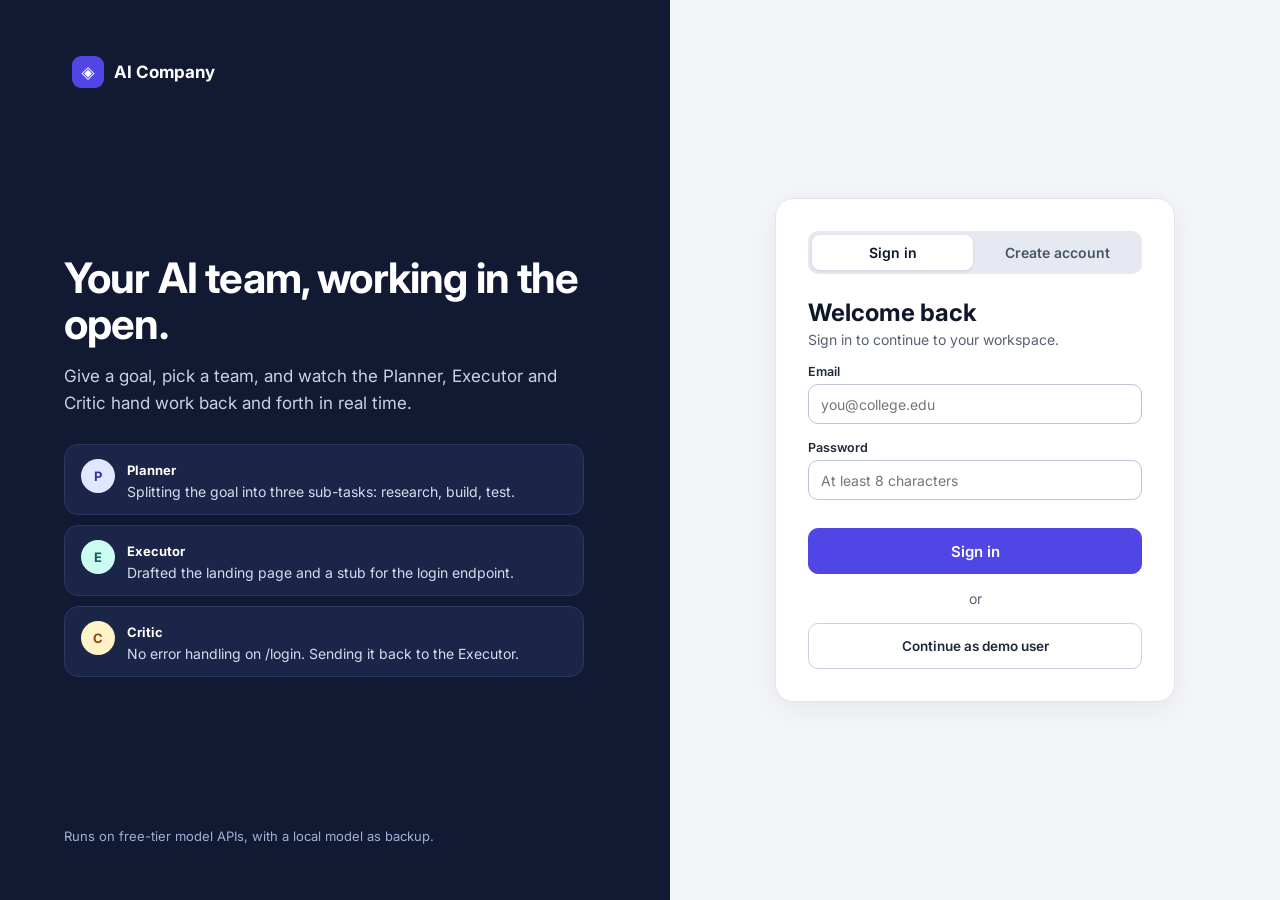
==== Ai Company Simulation/app.html @ bdf76fd4 "New Project" ====
<!DOCTYPE html><html lang="en"><head><meta charset="utf-8"><meta name="viewport" content="width=device-width,initial-scale=1"><title>AI Company</title>
<link href="https://fonts.googleapis.com/css2?family=Inter:wght@400;500;600;700&family=JetBrains+Mono:wght@500&display=swap" rel="stylesheet"><link rel="stylesheet" href="css/style.css"></head><body>
<div class="app"><aside class="side" id="side"></aside><main class="main" id="view"></main></div>
<script src="js/store.js"></script><script src="js/app.js"></script></body></html>
---- Ai Company Simulation/css/style.css ----
*{box-sizing:border-box}body{margin:0;font-family:Inter,system-ui,sans-serif;color:#0F172A;background:#F4F5F9}
a{color:#3730A3;text-decoration:none}a:hover{text-decoration:underline}
.app{display:flex;flex-wrap:wrap;min-height:100vh}.side{flex:1 1 240px;max-width:260px;min-width:220px;background:#121A33;color:#C9D1E8;padding:22px 14px;display:flex;flex-direction:column;gap:4px;position:sticky;top:0;height:100vh}
.main{flex:999 1 560px;min-width:0;padding:30px 38px 40px}
.brand{display:flex;align-items:center;gap:10px;color:#fff;font-weight:700;font-size:17px;padding:0 8px 16px}.mark{width:32px;height:32px;border-radius:9px;background:#4F46E5;display:flex;align-items:center;justify-content:center}
.newb{display:flex;align-items:center;justify-content:center;gap:8px;height:42px;border-radius:10px;background:#4F46E5;color:#fff;font-weight:600;font-size:14px;margin-bottom:14px}.newb:hover{text-decoration:none;background:#4338CA}
.gl{font-size:11px;letter-spacing:.08em;color:#8E9BC4;padding:6px 12px;font-weight:600}
.nv{display:flex;align-items:center;gap:12px;padding:10px 12px;border-radius:10px;color:#C9D1E8;font-size:14px;font-weight:500}.nv:hover{background:#1B2547;text-decoration:none}.nv.on{background:#243260;color:#fff}
.live{width:8px;height:8px;border-radius:50%;background:#34D399;margin-left:auto}
.mst{background:#1B2547;border:1px solid #2A3763;border-radius:12px;padding:12px;font-size:12.5px;line-height:1.6}.usr{display:flex;align-items:center;gap:10px;padding:14px 8px 0;color:#fff;font-size:14px;font-weight:600}
.av{width:34px;height:34px;border-radius:50%;display:flex;align-items:center;justify-content:center;font-weight:700;font-size:13px;flex:0 0 34px}
.c0{background:#E0E7FF;color:#3730A3}.c1{background:#E0F2FE;color:#075985}.c2{background:#FCE7F3;color:#9D174D}.c3{background:#EDE9FE;color:#5B21B6}.c4{background:#FEF3C7;color:#92400E}.c5{background:#CCFBF1;color:#115E59}.c6{background:#DCFCE7;color:#166534}
.ch{display:inline-flex;align-items:center;gap:6px;height:24px;padding:0 10px;border-radius:999px;font-size:12px;font-weight:600;white-space:nowrap}
.ch-run{background:#E0E7FF;color:#3730A3}.ch-ok{background:#DCFCE7;color:#166534}.ch-wait{background:#EEF1F6;color:#475569}.ch-rev{background:#FEF3C7;color:#92400E}.ch-bad{background:#FEE2E2;color:#991B1B}
.btn{display:inline-flex;align-items:center;justify-content:center;gap:8px;height:38px;padding:0 14px;border:1px solid #CBD2E1;border-radius:10px;background:#fff;font:600 13.5px Inter,system-ui,sans-serif;color:#1E293B;cursor:pointer}.btn:hover{background:#F4F5F9;text-decoration:none}
.btn-p{background:#4F46E5;border-color:#4F46E5;color:#fff}.btn-p:hover{background:#4338CA}.btn-d{color:#991B1B;border-color:#F0B4B4}
.tab{height:32px;padding:0 14px;border-radius:999px;border:1px solid #CBD2E1;background:#fff;font:500 13px Inter,sans-serif;color:#334155;cursor:pointer}.tab.on{background:#121A33;border-color:#121A33;color:#fff}
.card{background:#fff;border:1px solid #E2E5EE;border-radius:16px;padding:20px;margin-bottom:20px}.card h2{margin:0 0 12px;font-size:16px;font-weight:700}.sub{margin:4px 0 14px;font-size:13.5px;color:#586174}
h1{margin:0;font-size:28px;letter-spacing:-.02em}.muted{color:#586174;font-size:14px}.row{display:flex;flex-wrap:wrap;gap:12px;align-items:center}.col{display:flex;flex-direction:column;gap:12px}.sp{flex:1}
label{display:block;font-size:12.5px;font-weight:600;color:#1E293B;margin:0 0 5px}
input,select,textarea{width:100%;border:1px solid #BCC4D6;border-radius:10px;padding:0 12px;font:14px Inter,sans-serif;color:#0F172A;background:#fff}input,select{height:40px}textarea{padding:10px 12px;line-height:1.45;resize:vertical}
input:focus,textarea:focus,select:focus{outline:2px solid #4F46E5;outline-offset:1px}.fld{flex:1 1 170px;min-width:0}.mono{font-family:'JetBrains Mono',monospace}
.comp{background:#fff;border:1px solid #E2E5EE;border-radius:18px;padding:20px;box-shadow:0 8px 30px rgba(15,23,42,.05)}.comp textarea{border:none;outline:none;min-height:76px;font-size:16px;resize:none;padding:0}
.chip{display:inline-flex;align-items:center;gap:8px;height:36px;padding:0 10px;border:1px solid #CBD2E1;border-radius:10px;background:#fff;font:500 13.5px Inter,sans-serif}.chip select{border:none;height:32px;padding:0;width:auto;background:transparent;outline:none}
.grid{display:grid;grid-template-columns:repeat(auto-fill,minmax(290px,1fr));gap:18px}.tc{background:#fff;border:1px solid #E2E5EE;border-radius:16px;padding:18px;display:flex;flex-direction:column;gap:10px;cursor:pointer}.tc:hover{border-color:#A5B4FC}.tc.sel{border:2px solid #4F46E5;padding:17px;background:#FAFAFF}.tc.dis{background:#F8F9FC;border-style:dashed;cursor:default}
.tc h3{margin:0;font-size:16px}.tc p{margin:0;font-size:13.5px;line-height:1.5;color:#475569;flex:1}.stack{display:flex}.stack .av{width:30px;height:30px;flex-basis:30px;font-size:12px;border:2px solid #fff;margin-left:-8px}.stack .av:first-child{margin-left:0}
.sec{display:flex;flex-wrap:wrap;align-items:center;justify-content:space-between;gap:12px;margin:34px 0 14px}.sec h2{margin:0;font-size:18px}
.list{background:#fff;border:1px solid #E2E5EE;border-radius:16px;overflow:hidden}.li{display:flex;flex-wrap:wrap;align-items:center;gap:12px;padding:14px 20px;border-top:1px solid #E8EBF2}.li:first-child{border-top:none}.t1{font-weight:600;font-size:14.5px}.t2{font-size:12.5px;color:#586174;margin-top:2px}
.bar{height:6px;border-radius:99px;background:#E8EBF2;overflow:hidden}.bar i{display:block;height:100%;background:#4F46E5;transition:width .4s}
.ag{background:#fff;border:1px solid #E2E5EE;border-radius:14px;padding:14px 16px;display:flex;flex-direction:column;gap:8px}.ag.act{border:2px solid #4F46E5;padding:13px 15px;box-shadow:0 6px 24px rgba(79,70,229,.15)}.ag-h{display:flex;align-items:center;gap:12px}.ag-h .av{width:40px;height:40px}.ag-t{font-size:13.5px;line-height:1.45;color:#334155}
.vl{width:2px;height:22px;background:#B3BCCF;margin:0 auto}.chat{background:#fff;border:1px solid #E2E5EE;border-radius:18px;display:flex;flex-direction:column;box-shadow:0 8px 30px rgba(15,23,42,.05)}
.msgs{padding:18px;display:flex;flex-direction:column;gap:16px;max-height:560px;overflow:auto}.m{display:flex;gap:10px}.m .av{width:32px;height:32px;flex-basis:32px;font-size:12px}.mn{font-weight:700;font-size:13.5px}.mr{font-size:12px;color:#586174;margin-left:6px}.mt{font:500 11px 'JetBrains Mono',monospace;color:#586174;margin-left:8px}.mb{margin:3px 0 0;font-size:14px;line-height:1.5}
.me{align-self:flex-end;max-width:88%;background:#4F46E5;color:#fff;border-radius:16px 16px 4px 16px;padding:10px 14px;font-size:14px}.tg{display:inline-block;padding:3px 8px;border-radius:6px;font-size:11.5px;font-weight:600;margin-top:6px}
.q{height:32px;padding:0 12px;border-radius:999px;border:1px solid #CBD2E1;background:#fff;font:500 12.5px Inter,sans-serif;cursor:pointer}.inp{display:flex;gap:8px;border:1px solid #BCC4D6;border-radius:12px;padding:6px 6px 6px 14px}.inp input{border:none;outline:none;padding:0}
.sw{width:40px;height:22px;border-radius:99px;background:#CBD2E1;position:relative;flex:0 0 40px;cursor:pointer;border:none;padding:0}.sw::after{content:"";position:absolute;top:3px;left:3px;width:16px;height:16px;border-radius:50%;background:#fff;transition:.15s}.sw.on{background:#4F46E5}.sw.on::after{left:21px}
.tgl{display:flex;align-items:center;justify-content:space-between;gap:16px;padding:12px 0;border-top:1px solid #E8EBF2;font-size:14px}.tgl small{display:block;font-size:12.5px;color:#586174}
.drop{border:2px dashed #A5B4FC;background:#FAFAFF;border-radius:16px;padding:28px;text-align:center}.drop.over{background:#EEF2FF}.fi{width:38px;height:38px;border-radius:10px;display:flex;align-items:center;justify-content:center;font-weight:700;font-size:11px;flex:0 0 38px}
.agc{border:1px solid #E2E5EE;border-radius:14px;padding:14px;background:#FBFBFD;display:flex;flex-direction:column;gap:12px}.node{display:inline-flex;align-items:center;gap:8px;height:44px;padding:0 14px 0 8px;border:1px solid #E2E5EE;border-radius:12px;background:#fff;font-weight:600}.node .av{width:28px;height:28px;font-size:12px}.arr{color:#8A94AA}
pre{margin:0;background:#0F1730;color:#D5DCF0;border-radius:12px;padding:16px;font:500 12.5px/1.65 'JetBrains Mono',monospace;overflow:auto}
#toast{position:fixed;bottom:22px;right:22px;background:#121A33;color:#fff;padding:12px 18px;border-radius:12px;font-size:14px;opacity:0;transform:translateY(10px);transition:.2s;pointer-events:none;z-index:9}#toast.show{opacity:1;transform:none}
.lg{display:flex;flex-wrap:wrap;min-height:100vh}.lg-l{flex:1 1 520px;background:#121A33;color:#C9D1E8;padding:56px 64px;display:flex;flex-direction:column;justify-content:space-between;gap:40px}.lg-r{flex:1 1 460px;background:#F4F5F9;display:flex;align-items:center;justify-content:center;padding:48px 32px}
.pv{display:flex;gap:12px;background:#1B2547;border:1px solid #2A3763;border-radius:14px;padding:14px 16px}.pv b{color:#fff;font-size:13px}.pv p{margin:4px 0 0;font-size:14px;color:#D5DCF0}
.form{width:100%;max-width:400px;background:#fff;border:1px solid #E2E5EE;border-radius:18px;padding:32px;box-shadow:0 8px 30px rgba(15,23,42,.06)}.seg{display:flex;background:#E7E9F2;border-radius:10px;padding:4px;gap:4px}.seg button{flex:1;padding:9px 0;border:none;border-radius:8px;font:600 14px Inter,sans-serif;color:#475569;background:none;cursor:pointer}.seg button.on{background:#fff;color:#0F172A;box-shadow:0 1px 3px rgba(15,23,42,.12)}
.err{color:#991B1B;font-size:13px;margin-top:10px;min-height:18px}
@media(max-width:800px){.side{position:static;height:auto;max-width:none}.main{padding:20px}.lg-l{padding:32px}}
@media print{.side,.no-print{display:none}}
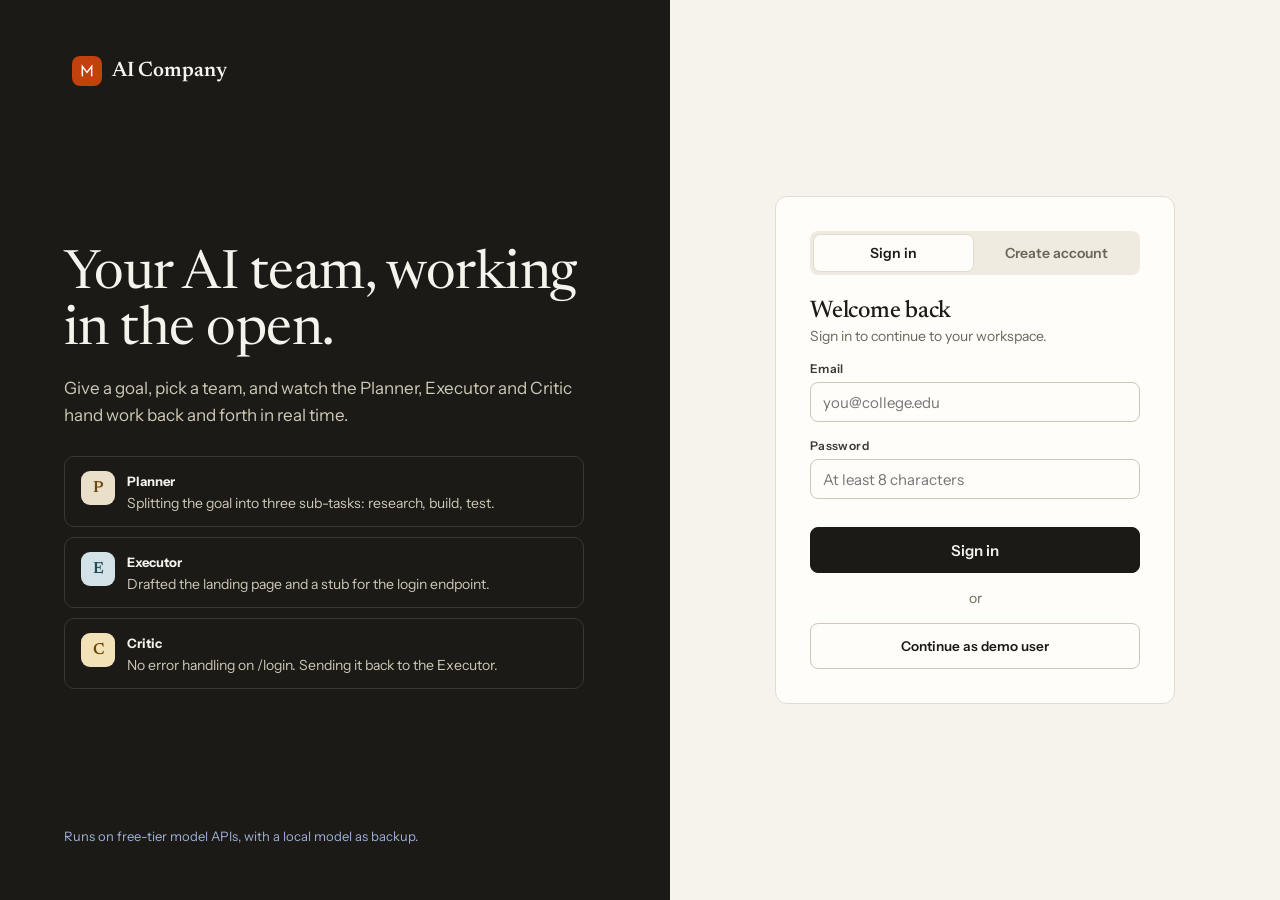
==== commit a553a8eb: "fixing UI and Removeing Video Genration Part" ====
--- a/Ai Company Simulation/app.html
+++ b/Ai Company Simulation/app.html
@@ -1,4 +1,21 @@
-<!DOCTYPE html><html lang="en"><head><meta charset="utf-8"><meta name="viewport" content="width=device-width,initial-scale=1"><title>AI Company</title>
-<link href="https://fonts.googleapis.com/css2?family=Inter:wght@400;500;600;700&family=JetBrains+Mono:wght@500&display=swap" rel="stylesheet"><link rel="stylesheet" href="css/style.css"></head><body>
-<div class="app"><aside class="side" id="side"></aside><main class="main" id="view"></main></div>
-<script src="js/store.js"></script><script src="js/app.js"></script></body></html>
+<!doctype html>
+<html lang="en">
+  <head>
+    <meta charset="utf-8" />
+    <meta name="viewport" content="width=device-width,initial-scale=1" />
+    <title>AI Company</title>
+    <link
+      href="https://fonts.googleapis.com/css2?family=Instrument+Sans:wght@400;500;600;700&family=JetBrains+Mono:wght@500&family=Newsreader:opsz,wght@6..72,400;6..72,500;6..72,600&display=swap"
+      rel="stylesheet"
+    />
+    <link rel="stylesheet" href="css/style.css" />
+  </head>
+  <body>
+    <div class="app">
+      <aside class="side" id="side"></aside>
+      <main class="main" id="view"></main>
+    </div>
+    <script src="js/store.js"></script>
+    <script src="js/app.js"></script>
+  </body>
+</html>
--- a/Ai Company Simulation/css/style.css
+++ b/Ai Company Simulation/css/style.css
@@ -1,46 +1,151 @@
-*{box-sizing:border-box}body{margin:0;font-family:Inter,system-ui,sans-serif;color:#0F172A;background:#F4F5F9}
-a{color:#3730A3;text-decoration:none}a:hover{text-decoration:underline}
-.app{display:flex;flex-wrap:wrap;min-height:100vh}.side{flex:1 1 240px;max-width:260px;min-width:220px;background:#121A33;color:#C9D1E8;padding:22px 14px;display:flex;flex-direction:column;gap:4px;position:sticky;top:0;height:100vh}
-.main{flex:999 1 560px;min-width:0;padding:30px 38px 40px}
-.brand{display:flex;align-items:center;gap:10px;color:#fff;font-weight:700;font-size:17px;padding:0 8px 16px}.mark{width:32px;height:32px;border-radius:9px;background:#4F46E5;display:flex;align-items:center;justify-content:center}
-.newb{display:flex;align-items:center;justify-content:center;gap:8px;height:42px;border-radius:10px;background:#4F46E5;color:#fff;font-weight:600;font-size:14px;margin-bottom:14px}.newb:hover{text-decoration:none;background:#4338CA}
-.gl{font-size:11px;letter-spacing:.08em;color:#8E9BC4;padding:6px 12px;font-weight:600}
-.nv{display:flex;align-items:center;gap:12px;padding:10px 12px;border-radius:10px;color:#C9D1E8;font-size:14px;font-weight:500}.nv:hover{background:#1B2547;text-decoration:none}.nv.on{background:#243260;color:#fff}
-.live{width:8px;height:8px;border-radius:50%;background:#34D399;margin-left:auto}
-.mst{background:#1B2547;border:1px solid #2A3763;border-radius:12px;padding:12px;font-size:12.5px;line-height:1.6}.usr{display:flex;align-items:center;gap:10px;padding:14px 8px 0;color:#fff;font-size:14px;font-weight:600}
-.av{width:34px;height:34px;border-radius:50%;display:flex;align-items:center;justify-content:center;font-weight:700;font-size:13px;flex:0 0 34px}
-.c0{background:#E0E7FF;color:#3730A3}.c1{background:#E0F2FE;color:#075985}.c2{background:#FCE7F3;color:#9D174D}.c3{background:#EDE9FE;color:#5B21B6}.c4{background:#FEF3C7;color:#92400E}.c5{background:#CCFBF1;color:#115E59}.c6{background:#DCFCE7;color:#166534}
-.ch{display:inline-flex;align-items:center;gap:6px;height:24px;padding:0 10px;border-radius:999px;font-size:12px;font-weight:600;white-space:nowrap}
-.ch-run{background:#E0E7FF;color:#3730A3}.ch-ok{background:#DCFCE7;color:#166534}.ch-wait{background:#EEF1F6;color:#475569}.ch-rev{background:#FEF3C7;color:#92400E}.ch-bad{background:#FEE2E2;color:#991B1B}
-.btn{display:inline-flex;align-items:center;justify-content:center;gap:8px;height:38px;padding:0 14px;border:1px solid #CBD2E1;border-radius:10px;background:#fff;font:600 13.5px Inter,system-ui,sans-serif;color:#1E293B;cursor:pointer}.btn:hover{background:#F4F5F9;text-decoration:none}
-.btn-p{background:#4F46E5;border-color:#4F46E5;color:#fff}.btn-p:hover{background:#4338CA}.btn-d{color:#991B1B;border-color:#F0B4B4}
-.tab{height:32px;padding:0 14px;border-radius:999px;border:1px solid #CBD2E1;background:#fff;font:500 13px Inter,sans-serif;color:#334155;cursor:pointer}.tab.on{background:#121A33;border-color:#121A33;color:#fff}
-.card{background:#fff;border:1px solid #E2E5EE;border-radius:16px;padding:20px;margin-bottom:20px}.card h2{margin:0 0 12px;font-size:16px;font-weight:700}.sub{margin:4px 0 14px;font-size:13.5px;color:#586174}
-h1{margin:0;font-size:28px;letter-spacing:-.02em}.muted{color:#586174;font-size:14px}.row{display:flex;flex-wrap:wrap;gap:12px;align-items:center}.col{display:flex;flex-direction:column;gap:12px}.sp{flex:1}
-label{display:block;font-size:12.5px;font-weight:600;color:#1E293B;margin:0 0 5px}
-input,select,textarea{width:100%;border:1px solid #BCC4D6;border-radius:10px;padding:0 12px;font:14px Inter,sans-serif;color:#0F172A;background:#fff}input,select{height:40px}textarea{padding:10px 12px;line-height:1.45;resize:vertical}
-input:focus,textarea:focus,select:focus{outline:2px solid #4F46E5;outline-offset:1px}.fld{flex:1 1 170px;min-width:0}.mono{font-family:'JetBrains Mono',monospace}
-.comp{background:#fff;border:1px solid #E2E5EE;border-radius:18px;padding:20px;box-shadow:0 8px 30px rgba(15,23,42,.05)}.comp textarea{border:none;outline:none;min-height:76px;font-size:16px;resize:none;padding:0}
-.chip{display:inline-flex;align-items:center;gap:8px;height:36px;padding:0 10px;border:1px solid #CBD2E1;border-radius:10px;background:#fff;font:500 13.5px Inter,sans-serif}.chip select{border:none;height:32px;padding:0;width:auto;background:transparent;outline:none}
-.grid{display:grid;grid-template-columns:repeat(auto-fill,minmax(290px,1fr));gap:18px}.tc{background:#fff;border:1px solid #E2E5EE;border-radius:16px;padding:18px;display:flex;flex-direction:column;gap:10px;cursor:pointer}.tc:hover{border-color:#A5B4FC}.tc.sel{border:2px solid #4F46E5;padding:17px;background:#FAFAFF}.tc.dis{background:#F8F9FC;border-style:dashed;cursor:default}
-.tc h3{margin:0;font-size:16px}.tc p{margin:0;font-size:13.5px;line-height:1.5;color:#475569;flex:1}.stack{display:flex}.stack .av{width:30px;height:30px;flex-basis:30px;font-size:12px;border:2px solid #fff;margin-left:-8px}.stack .av:first-child{margin-left:0}
-.sec{display:flex;flex-wrap:wrap;align-items:center;justify-content:space-between;gap:12px;margin:34px 0 14px}.sec h2{margin:0;font-size:18px}
-.list{background:#fff;border:1px solid #E2E5EE;border-radius:16px;overflow:hidden}.li{display:flex;flex-wrap:wrap;align-items:center;gap:12px;padding:14px 20px;border-top:1px solid #E8EBF2}.li:first-child{border-top:none}.t1{font-weight:600;font-size:14.5px}.t2{font-size:12.5px;color:#586174;margin-top:2px}
-.bar{height:6px;border-radius:99px;background:#E8EBF2;overflow:hidden}.bar i{display:block;height:100%;background:#4F46E5;transition:width .4s}
-.ag{background:#fff;border:1px solid #E2E5EE;border-radius:14px;padding:14px 16px;display:flex;flex-direction:column;gap:8px}.ag.act{border:2px solid #4F46E5;padding:13px 15px;box-shadow:0 6px 24px rgba(79,70,229,.15)}.ag-h{display:flex;align-items:center;gap:12px}.ag-h .av{width:40px;height:40px}.ag-t{font-size:13.5px;line-height:1.45;color:#334155}
-.vl{width:2px;height:22px;background:#B3BCCF;margin:0 auto}.chat{background:#fff;border:1px solid #E2E5EE;border-radius:18px;display:flex;flex-direction:column;box-shadow:0 8px 30px rgba(15,23,42,.05)}
-.msgs{padding:18px;display:flex;flex-direction:column;gap:16px;max-height:560px;overflow:auto}.m{display:flex;gap:10px}.m .av{width:32px;height:32px;flex-basis:32px;font-size:12px}.mn{font-weight:700;font-size:13.5px}.mr{font-size:12px;color:#586174;margin-left:6px}.mt{font:500 11px 'JetBrains Mono',monospace;color:#586174;margin-left:8px}.mb{margin:3px 0 0;font-size:14px;line-height:1.5}
-.me{align-self:flex-end;max-width:88%;background:#4F46E5;color:#fff;border-radius:16px 16px 4px 16px;padding:10px 14px;font-size:14px}.tg{display:inline-block;padding:3px 8px;border-radius:6px;font-size:11.5px;font-weight:600;margin-top:6px}
-.q{height:32px;padding:0 12px;border-radius:999px;border:1px solid #CBD2E1;background:#fff;font:500 12.5px Inter,sans-serif;cursor:pointer}.inp{display:flex;gap:8px;border:1px solid #BCC4D6;border-radius:12px;padding:6px 6px 6px 14px}.inp input{border:none;outline:none;padding:0}
-.sw{width:40px;height:22px;border-radius:99px;background:#CBD2E1;position:relative;flex:0 0 40px;cursor:pointer;border:none;padding:0}.sw::after{content:"";position:absolute;top:3px;left:3px;width:16px;height:16px;border-radius:50%;background:#fff;transition:.15s}.sw.on{background:#4F46E5}.sw.on::after{left:21px}
-.tgl{display:flex;align-items:center;justify-content:space-between;gap:16px;padding:12px 0;border-top:1px solid #E8EBF2;font-size:14px}.tgl small{display:block;font-size:12.5px;color:#586174}
-.drop{border:2px dashed #A5B4FC;background:#FAFAFF;border-radius:16px;padding:28px;text-align:center}.drop.over{background:#EEF2FF}.fi{width:38px;height:38px;border-radius:10px;display:flex;align-items:center;justify-content:center;font-weight:700;font-size:11px;flex:0 0 38px}
-.agc{border:1px solid #E2E5EE;border-radius:14px;padding:14px;background:#FBFBFD;display:flex;flex-direction:column;gap:12px}.node{display:inline-flex;align-items:center;gap:8px;height:44px;padding:0 14px 0 8px;border:1px solid #E2E5EE;border-radius:12px;background:#fff;font-weight:600}.node .av{width:28px;height:28px;font-size:12px}.arr{color:#8A94AA}
-pre{margin:0;background:#0F1730;color:#D5DCF0;border-radius:12px;padding:16px;font:500 12.5px/1.65 'JetBrains Mono',monospace;overflow:auto}
-#toast{position:fixed;bottom:22px;right:22px;background:#121A33;color:#fff;padding:12px 18px;border-radius:12px;font-size:14px;opacity:0;transform:translateY(10px);transition:.2s;pointer-events:none;z-index:9}#toast.show{opacity:1;transform:none}
-.lg{display:flex;flex-wrap:wrap;min-height:100vh}.lg-l{flex:1 1 520px;background:#121A33;color:#C9D1E8;padding:56px 64px;display:flex;flex-direction:column;justify-content:space-between;gap:40px}.lg-r{flex:1 1 460px;background:#F4F5F9;display:flex;align-items:center;justify-content:center;padding:48px 32px}
-.pv{display:flex;gap:12px;background:#1B2547;border:1px solid #2A3763;border-radius:14px;padding:14px 16px}.pv b{color:#fff;font-size:13px}.pv p{margin:4px 0 0;font-size:14px;color:#D5DCF0}
-.form{width:100%;max-width:400px;background:#fff;border:1px solid #E2E5EE;border-radius:18px;padding:32px;box-shadow:0 8px 30px rgba(15,23,42,.06)}.seg{display:flex;background:#E7E9F2;border-radius:10px;padding:4px;gap:4px}.seg button{flex:1;padding:9px 0;border:none;border-radius:8px;font:600 14px Inter,sans-serif;color:#475569;background:none;cursor:pointer}.seg button.on{background:#fff;color:#0F172A;box-shadow:0 1px 3px rgba(15,23,42,.12)}
-.err{color:#991B1B;font-size:13px;margin-top:10px;min-height:18px}
-@media(max-width:800px){.side{position:static;height:auto;max-width:none}.main{padding:20px}.lg-l{padding:32px}}
+:root{
+  --paper:#F6F3EC; --paper2:#EFEBE1; --card:#FFFDF9; --ink:#1B1A17; --ink2:#3D3A33; --mute:#6B665A;
+  --line:#E2DCCE; --line2:#CFC8B6; --acc:#C2410C; --acc-d:#9A3412; --acc-soft:#F6E3D6;
+  --ok:#2F5D2A; --ok-bg:#E2EADB; --bad:#8E2A12; --bad-bg:#F6DAD2; --warn:#7A5410; --warn-bg:#F5E8C8;
+  --serif:'Newsreader',Georgia,serif; --sans:'Instrument Sans',system-ui,sans-serif; --mono:'JetBrains Mono',monospace;
+}
+*{box-sizing:border-box}
+body{margin:0;font-family:var(--sans);font-size:15px;color:var(--ink);background:var(--paper);-webkit-font-smoothing:antialiased}
+a{color:var(--acc-d);text-decoration:none}
+a:hover{text-decoration:underline;text-underline-offset:3px}
+h1,h2,h3{font-family:var(--serif);font-weight:500;letter-spacing:-.01em}
+h1{margin:0;font-size:38px;line-height:1.1}
+
+.app{display:flex;flex-wrap:wrap;min-height:100vh}
+.side{flex:1 1 240px;max-width:250px;min-width:220px;background:var(--paper2);border-right:1px solid var(--line);color:var(--ink2);padding:24px 14px;display:flex;flex-direction:column;gap:2px;position:sticky;top:0;height:100vh}
+.main{flex:999 1 560px;min-width:0;padding:44px 56px 56px;max-width:1240px}
+.brand{display:flex;align-items:center;gap:10px;color:var(--ink);font-family:var(--serif);font-weight:600;font-size:21px;padding:0 8px 22px}
+.mark{width:30px;height:30px;border-radius:8px;background:var(--ink);display:flex;align-items:center;justify-content:center}
+.newb{display:flex;align-items:center;justify-content:center;height:40px;border-radius:8px;background:var(--ink);color:var(--paper);font-weight:600;font-size:14px;margin-bottom:18px}
+.newb:hover{text-decoration:none;background:var(--acc)}
+.gl{font-size:11px;letter-spacing:.12em;color:var(--mute);padding:6px 12px;font-weight:600}
+.nv{display:flex;align-items:center;gap:12px;padding:9px 12px;border-radius:8px;color:var(--ink2);font-size:14.5px;font-weight:500}
+.nv:hover{background:#E7E2D5;text-decoration:none}
+.nv.on{background:var(--card);color:var(--ink);box-shadow:inset 3px 0 0 var(--acc),0 0 0 1px var(--line)}
+.live{width:7px;height:7px;border-radius:50%;background:#3E8E3A;margin-left:auto}
+.mst{border-top:1px solid var(--line2);padding:14px 8px 0;font-size:12.5px;line-height:1.7;color:var(--mute)}
+.usr{display:flex;align-items:center;gap:10px;padding:14px 8px 0;color:var(--ink);font-size:14px;font-weight:600}
+
+.av{width:34px;height:34px;border-radius:9px;display:flex;align-items:center;justify-content:center;font-family:var(--serif);font-weight:600;font-size:16px;flex:0 0 34px}
+.c0{background:#EADFC8;color:#6B4A10}.c1{background:#D8E3DD;color:#24483A}.c2{background:#F1D9D0;color:#8E2A12}
+.c3{background:#DDD8E8;color:#43396B}.c4{background:#F2E2B8;color:#6E4A08}.c5{background:#D3E2E6;color:#1F4A57}.c6{background:#E3DDD0;color:#4A4536}
+
+.ch{display:inline-flex;align-items:center;height:24px;padding:0 10px;border-radius:6px;font-size:12px;font-weight:600;white-space:nowrap}
+.ch-run{background:var(--acc-soft);color:var(--acc-d)}.ch-ok{background:var(--ok-bg);color:var(--ok)}
+.ch-wait{background:var(--paper2);color:var(--mute)}.ch-rev{background:var(--warn-bg);color:var(--warn)}.ch-bad{background:var(--bad-bg);color:var(--bad)}
+
+.btn{display:inline-flex;align-items:center;justify-content:center;gap:8px;height:38px;padding:0 15px;border:1px solid var(--line2);border-radius:8px;background:var(--card);font:600 13.5px var(--sans);color:var(--ink);cursor:pointer;transition:.12s}
+.btn:hover{border-color:var(--ink);text-decoration:none}
+.btn-p{background:var(--ink);border-color:var(--ink);color:var(--paper)}
+.btn-p:hover{background:var(--acc);border-color:var(--acc)}
+.btn-d{color:var(--bad);border-color:#E3B8AB}
+.btn:disabled{opacity:.45;cursor:not-allowed}
+.tab{height:32px;padding:0 14px;border-radius:999px;border:1px solid var(--line2);background:transparent;font:500 13px var(--sans);color:var(--ink2);cursor:pointer}
+.tab:hover{border-color:var(--ink)}
+.tab.on{background:var(--ink);border-color:var(--ink);color:var(--paper)}
+
+.card{background:var(--card);border:1px solid var(--line);border-radius:12px;padding:24px;margin-bottom:20px}
+.card h2{margin:0 0 12px;font-size:22px}
+.sub{margin:4px 0 14px;font-size:14px;color:var(--mute)}
+.muted{color:var(--mute);font-size:14px}
+.row{display:flex;flex-wrap:wrap;gap:12px;align-items:center}
+.col{display:flex;flex-direction:column;gap:12px}
+.sp{flex:1}
+label{display:block;font-size:12px;font-weight:600;letter-spacing:.03em;color:var(--ink2);margin:0 0 6px}
+input,select,textarea{width:100%;border:1px solid var(--line2);border-radius:8px;padding:0 12px;font:15px var(--sans);color:var(--ink);background:var(--card)}
+input,select{height:40px}
+textarea{padding:10px 12px;line-height:1.5;resize:vertical}
+input:focus,textarea:focus,select:focus{outline:2px solid var(--acc);outline-offset:1px;border-color:var(--acc)}
+.fld{flex:1 1 170px;min-width:0}
+.mono{font-family:var(--mono)}
+
+.comp{background:var(--card);border:1px solid var(--ink);border-radius:12px;padding:22px;box-shadow:5px 5px 0 var(--ink)}
+.comp textarea{border:none;outline:none;min-height:80px;font:400 19px/1.5 var(--serif);resize:none;padding:0;background:transparent}
+.comp textarea:focus{outline:none}
+.chip{display:inline-flex;align-items:center;gap:8px;height:36px;padding:0 12px;border:1px solid var(--line2);border-radius:8px;background:var(--paper);font:500 13.5px var(--sans)}
+.chip select{border:none;height:32px;padding:0;width:auto;background:transparent;outline:none}
+
+.grid{display:grid;grid-template-columns:repeat(auto-fill,minmax(290px,1fr));gap:16px}
+.tc{background:var(--card);border:1px solid var(--line);border-radius:12px;padding:20px;display:flex;flex-direction:column;gap:12px;cursor:pointer;transition:.12s}
+.tc:hover{border-color:var(--ink);transform:translateY(-2px)}
+.tc.sel{border:1px solid var(--acc);box-shadow:0 0 0 2px var(--acc);background:#FFF9F3}
+.tc.dis{background:transparent;border-style:dashed;cursor:default}
+.tc h3{margin:0;font-size:21px}
+.tc p{margin:0;font-size:14px;line-height:1.55;color:var(--mute);flex:1}
+.stack{display:flex}
+.stack .av{width:30px;height:30px;flex-basis:30px;font-size:14px;border:2px solid var(--card);margin-left:-8px;border-radius:50%}
+.stack .av:first-child{margin-left:0}
+
+.sec{display:flex;flex-wrap:wrap;align-items:center;justify-content:space-between;gap:12px;margin:46px 0 16px}
+.sec h2{margin:0;font-size:26px}
+.list{background:var(--card);border:1px solid var(--line);border-radius:12px;overflow:hidden}
+.li{display:flex;flex-wrap:wrap;align-items:center;gap:12px;padding:15px 22px;border-top:1px solid var(--line)}
+.li:first-child{border-top:none}
+.t1{font-weight:600;font-size:15px}
+.t2{font-size:13px;color:var(--mute);margin-top:2px}
+.bar{height:5px;border-radius:99px;background:var(--line);overflow:hidden}
+.bar i{display:block;height:100%;background:var(--acc);transition:width .4s}
+
+.ag{background:var(--card);border:1px solid var(--line);border-radius:12px;padding:14px 16px;display:flex;flex-direction:column;gap:8px}
+.ag.act{border:1px solid var(--acc);box-shadow:0 0 0 2px var(--acc)}
+.ag-h{display:flex;align-items:center;gap:12px}
+.ag-h .av{width:40px;height:40px}
+.ag-t{font-size:14px;line-height:1.5;color:var(--ink2)}
+.vl{width:1px;height:22px;background:var(--line2);margin:0 auto}
+
+.chat{background:var(--card);border:1px solid var(--line);border-radius:12px;display:flex;flex-direction:column}
+.msgs{padding:20px;display:flex;flex-direction:column;gap:18px;max-height:560px;overflow:auto}
+.m{display:flex;gap:10px}
+.m .av{width:32px;height:32px;flex-basis:32px;font-size:14px}
+.mn{font-weight:700;font-size:14px}
+.mr{font-size:12px;color:var(--mute);margin-left:6px}
+.mt{font:500 11px var(--mono);color:var(--mute);margin-left:8px}
+.mb{margin:3px 0 0;font-size:14.5px;line-height:1.55}
+.me{align-self:flex-end;max-width:88%;background:var(--ink);color:var(--paper);border-radius:12px 12px 2px 12px;padding:10px 14px;font-size:14.5px}
+.tg{display:inline-block;padding:3px 8px;border-radius:5px;font-size:11.5px;font-weight:600;margin-top:6px}
+.q{height:32px;padding:0 12px;border-radius:999px;border:1px solid var(--line2);background:transparent;font:500 12.5px var(--sans);cursor:pointer}
+.q:hover{border-color:var(--ink)}
+.inp{display:flex;gap:8px;border:1px solid var(--line2);border-radius:10px;padding:6px 6px 6px 14px;background:var(--card)}
+.inp input{border:none;outline:none;padding:0}
+
+.sw{width:40px;height:22px;border-radius:99px;background:var(--line2);position:relative;flex:0 0 40px;cursor:pointer;border:none;padding:0}
+.sw::after{content:"";position:absolute;top:3px;left:3px;width:16px;height:16px;border-radius:50%;background:#fff;transition:.15s}
+.sw.on{background:var(--acc)}.sw.on::after{left:21px}
+.tgl{display:flex;align-items:center;justify-content:space-between;gap:16px;padding:14px 0;border-top:1px solid var(--line);font-size:14.5px}
+.tgl small{display:block;font-size:13px;color:var(--mute)}
+.drop{border:1.5px dashed var(--line2);background:transparent;border-radius:12px;padding:32px;text-align:center}
+.drop.over{background:var(--acc-soft);border-color:var(--acc)}
+.fi{width:38px;height:38px;border-radius:8px;display:flex;align-items:center;justify-content:center;font-weight:700;font-size:11px;flex:0 0 38px}
+.agc{border:1px solid var(--line);border-radius:10px;padding:14px;background:var(--paper);display:flex;flex-direction:column;gap:12px}
+.node{display:inline-flex;align-items:center;gap:8px;height:44px;padding:0 14px 0 8px;border:1px solid var(--line2);border-radius:10px;background:var(--card);font-weight:600}
+.node .av{width:28px;height:28px;font-size:13px}
+.arr{color:var(--mute)}
+pre{margin:0;background:var(--ink);color:#E9E4D6;border-radius:10px;padding:16px;font:500 12.5px/1.65 var(--mono);overflow:auto}
+#toast{position:fixed;bottom:22px;right:22px;background:var(--ink);color:var(--paper);padding:12px 18px;border-radius:8px;font-size:14px;opacity:0;transform:translateY(10px);transition:.2s;pointer-events:none;z-index:9}
+#toast.show{opacity:1;transform:none}
+
+/* sign-in */
+.lg{display:flex;flex-wrap:wrap;min-height:100vh}
+.lg-l{flex:1 1 520px;background:var(--ink);color:#CFC8B6;padding:56px 64px;display:flex;flex-direction:column;justify-content:space-between;gap:40px}
+.lg-l .brand{color:var(--paper)}
+.lg-l .mark{background:var(--acc)}
+.lg-l h1{font-size:54px!important;line-height:1.04!important;color:var(--paper)!important;font-weight:400}
+.lg-r{flex:1 1 460px;background:var(--paper);display:flex;align-items:center;justify-content:center;padding:48px 32px}
+.pv{display:flex;gap:12px;border:1px solid #3A372F;border-radius:10px;padding:14px 16px}
+.pv b{color:var(--paper);font-size:13px}
+.pv p{margin:4px 0 0;font-size:14px;color:#CFC8B6}
+.form{width:100%;max-width:400px;background:var(--card);border:1px solid var(--line);border-radius:12px;padding:34px}
+.form h2{font-weight:500}
+.seg{display:flex;background:var(--paper2);border-radius:8px;padding:4px;gap:4px}
+.seg button{flex:1;padding:9px 0;border:none;border-radius:6px;font:600 14px var(--sans);color:var(--mute);background:none;cursor:pointer}
+.seg button.on{background:var(--card);color:var(--ink);box-shadow:0 0 0 1px var(--line)}
+.err{color:var(--bad);font-size:13px;margin-top:10px;min-height:18px}
+
+@media(max-width:800px){
+  .side{position:static;height:auto;max-width:none;border-right:none;border-bottom:1px solid var(--line)}
+  .main{padding:24px 20px}
+  h1{font-size:30px}
+  .lg-l{padding:32px}
+  .lg-l h1{font-size:38px!important}
+}
 @media print{.side,.no-print{display:none}}
